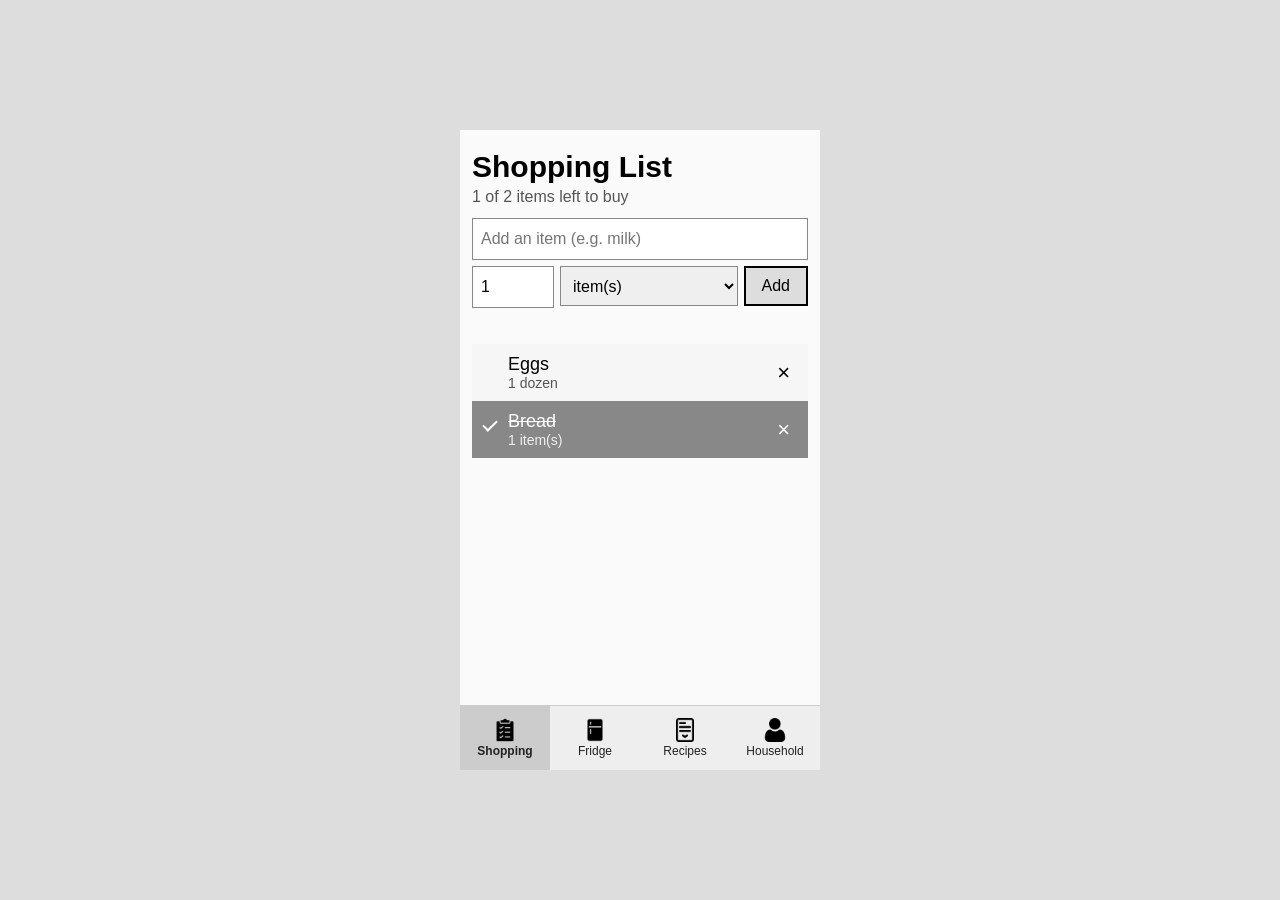
==== index.html @ f4a27496 "added shopping list tab and updated nav bar" ====
<!DOCTYPE html>
<html lang="en">
<head>
    <meta charset="UTF-8">
    <meta name="viewport" content="width=device-width, initial-scale=1">
    <title>Kitchen Kompanion</title>

    <link rel="stylesheet" href="css/main.css">
    <link rel="stylesheet" href="css/tab6.css">
</head>

<body>
    <div class="phone">
        <div class="screen">
            <div class="tab-page" id="tab6">
                <h1>Shopping List</h1>
                <p id="shop-count"></p>

                <form id="shop-form" autocomplete="off" novalidate>
                    <input type="text" id="shop-name" placeholder="Add an item (e.g. milk)" aria-label="Item name">
                    <div class="shop-row">
                        <input type="number" id="shop-qty" value="1" min="1" aria-label="Quantity">
                        <select id="shop-unit" aria-label="Unit">
                            <option>item(s)</option>
                            <option>gallon</option>
                            <option>lb</option>
                            <option>oz</option>
                            <option>pack</option>
                            <option>dozen</option>
                        </select>
                        <button type="submit">Add</button>
                    </div>
                    <p id="shop-error"></p>
                </form>

                <ul id="shop-list"></ul>
            </div>

            <div class="tab-page" id="fridge">
                <h1>Fridge</h1>
            </div>

            <div class="tab-page" id="recipes">
                <h1>Recipes</h1>
            </div>

            <div class="tab-page" id="household">
                <h1>Household</h1>
            </div>
        </div>

        <nav class="navbar">
            <button class="tablink" onclick="openTab(event, 'tab6')">
                <img class="nav-icon" src="images/checklist.png" alt="">
                <span>Shopping</span>
            </button>

            <button class="tablink" onclick="openTab(event, 'fridge')">
                <img class="nav-icon" src="images/fridge.png" alt="">
                <span>Fridge</span>
            </button>

            <button class="tablink" onclick="openTab(event, 'recipes')">
                <img class="nav-icon" src="images/scroll-bar.png" alt="">
                <span>Recipes</span>
            </button>

            <button class="tablink" onclick="openTab(event, 'household')">
                <img class="nav-icon" src="images/user.png" alt="">
                <span>Household</span>
            </button>
        </nav>
    </div>

<script src="js/main.js"></script>
<script src="js/tab6.js"></script>
</body>
</html>
---- css/main.css ----
:root {
    --phone-width: 360px;
    --phone-height: 640px;
}

body {
    margin: 0;
    display: flex;
    justify-content: center;
    align-items: center;
    min-height: 100vh;
    background-color: #ddd;
    font-family: Arial, sans-serif;
}

.phone {
    width: var(--phone-width);
    height: var(--phone-height);
    display: flex;
    flex-direction: column;
    background-color: #fafafa;
    overflow: hidden;
}

.screen {
    flex: 1;
    overflow-y: auto;
    position: relative;
}

.tab-page {
    display: none;
    padding: 12px;
}

.tab-page h1 {
    font-size: 30px;
    font-weight: bold;
    margin: 8px 0 4px;
}

.navbar {
    display: flex;
    height: 64px;
    background-color: #eee;
    border-top: 1px solid #ccc;
}

.tablink {
    flex: 1;
    display: flex;
    flex-direction: column;
    align-items: center;
    justify-content: center;
    background: none;
    border: none;
    color: #222;
    font-family: Arial, sans-serif;
    font-size: 12px;
    cursor: pointer;
}

.tablink:hover { background-color: #ddd; }
.tablink.active { background-color: #ccc; font-weight: bold; }

.nav-icon {
    width: 24px;
    height: 24px;
    object-fit: contain;
    margin-bottom: 2px;
}
---- css/tab6.css ----
#tab6 #shop-count {
    margin: 0 0 12px;
    color: #555;
}

#tab6 #shop-form {
    display: flex;
    flex-direction: column;
    gap: 6px;
    margin-bottom: 12px;
}

#tab6 #shop-form input,
#tab6 #shop-form select {
    height: 40px;
    padding: 0 8px;
    font-size: 16px;
    border: 1px solid #888;
}

#tab6 .shop-row {
    display: flex;
    gap: 6px;
}

#tab6 #shop-qty { width: 64px; }
#tab6 #shop-unit { flex: 1; }

#tab6 #shop-form button {
    height: 40px;
    padding: 0 16px;
    font-size: 16px;
    border: 2px solid #000;
    background: #ddd;
    cursor: pointer;
}

#tab6 #shop-error {
    margin: 0;
    min-height: 18px;
    font-size: 14px;
    color: #c00;
}

#tab6 #shop-list {
    list-style: none;
    margin: 0;
    padding: 0;
}

#tab6 #shop-list li {
    position: relative;
    padding: 10px 52px 10px 36px;
    font-size: 18px;
    background: #eee;
    cursor: pointer;
    user-select: none;
}

#tab6 #shop-list li:nth-child(odd) { background: #f6f6f6; }
#tab6 #shop-list li:hover { background: #ddd; }

#tab6 #shop-list .qty {
    display: block;
    font-size: 14px;
    color: #555;
}

#tab6 #shop-list li.checked {
    background: #888;
    color: #fff;
}

#tab6 #shop-list li.checked .name { text-decoration: line-through; }
#tab6 #shop-list li.checked .qty { color: #eee; }

#tab6 #shop-list li.checked::before {
    content: "";
    position: absolute;
    left: 14px;
    top: 16px;
    width: 6px;
    height: 12px;
    border: solid #fff;
    border-width: 0 2px 2px 0;
    transform: rotate(45deg);
}

#tab6 #shop-list .close {
    position: absolute;
    right: 0;
    top: 0;
    height: 100%;
    padding: 0 18px;
    display: flex;
    align-items: center;
    font-size: 22px;
}

#tab6 #shop-list .close:hover {
    background: #f44336;
    color: #fff;
}
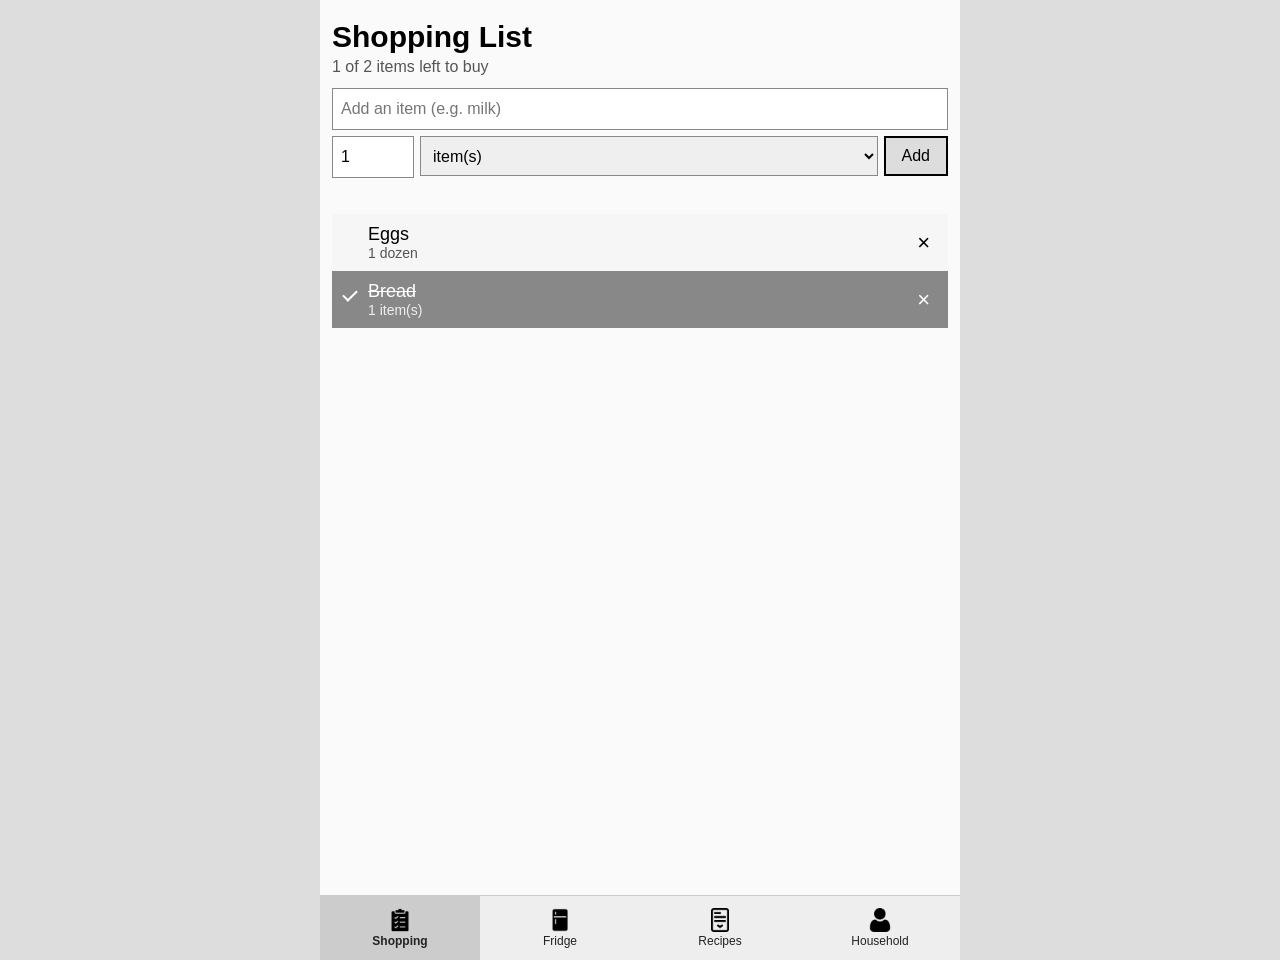
==== commit 63e3f8ec: "implemented rough prototype of the fridge tab" ====
--- a/index.html
+++ b/index.html
@@ -7,6 +7,7 @@
 
     <link rel="stylesheet" href="css/main.css">
     <link rel="stylesheet" href="css/tab6.css">
+    <link rel="stylesheet" href="css/fridge.css">
 </head>
 
 <body>
@@ -38,6 +39,12 @@
 
             <div class="tab-page" id="fridge">
                 <h1>Fridge</h1>
+
+                <input type="text" id="fridge-search" placeholder="Search for an item">
+                <button type="button" id="fridge-search-btn">Search</button>
+                <button type="button" id="fridge-clear-btn">Clear</button>
+                <p id="fridge-count"></p>
+                <ul id="fridge-list"></ul>
             </div>
 
             <div class="tab-page" id="recipes">
@@ -74,5 +81,6 @@
 
 <script src="js/main.js"></script>
 <script src="js/tab6.js"></script>
+<script src="js/fridge.js"></script>
 </body>
 </html>
--- a/css/main.css
+++ b/css/main.css
@@ -1,6 +1,6 @@
 :root {
-    --phone-width: 360px;
-    --phone-height: 640px;
+    --phone-width: 640px;
+    --phone-height: 960px;
 }
 
 body {
--- a/css/fridge.css
+++ b/css/fridge.css
@@ -0,0 +1,47 @@
+
+#fridge #fridge-search {
+    height: 40px;
+    padding: 0 8px;
+    font-size: 16px;
+    border: 1px solid #888;
+}
+
+#fridge #fridge-search-btn,
+#fridge #fridge-clear-btn {
+    height: 40px;
+    padding: 0 16px;
+    font-size: 16px;
+    border: 2px solid #000;
+    background: #ddd;
+    cursor: pointer;
+}
+
+#fridge #fridge-list {
+    list-style: none;
+    margin: 0;
+    padding: 0;
+}
+
+#fridge #fridge-list li {
+    position: relative;
+    padding: 10px 52px 10px 36px;
+    font-size: 18px;
+    background: #eee;
+    cursor: pointer;
+    user-select: none;
+}
+
+#fridge #fridge-list li:nth-child(odd) { background: #f6f6f6; }
+#fridge #fridge-list li:hover { background: #ddd; }
+
+#fridge #fridge-list .qty {
+    display: block;
+    font-size: 14px;
+    color: #555;
+}
+
+#fridge #fridge-list .minus-btn, #fridge #fridge-list .plus-btn {
+    background-color: lightgray;
+    border-radius: 5px;
+    cursor: pointer;
+}
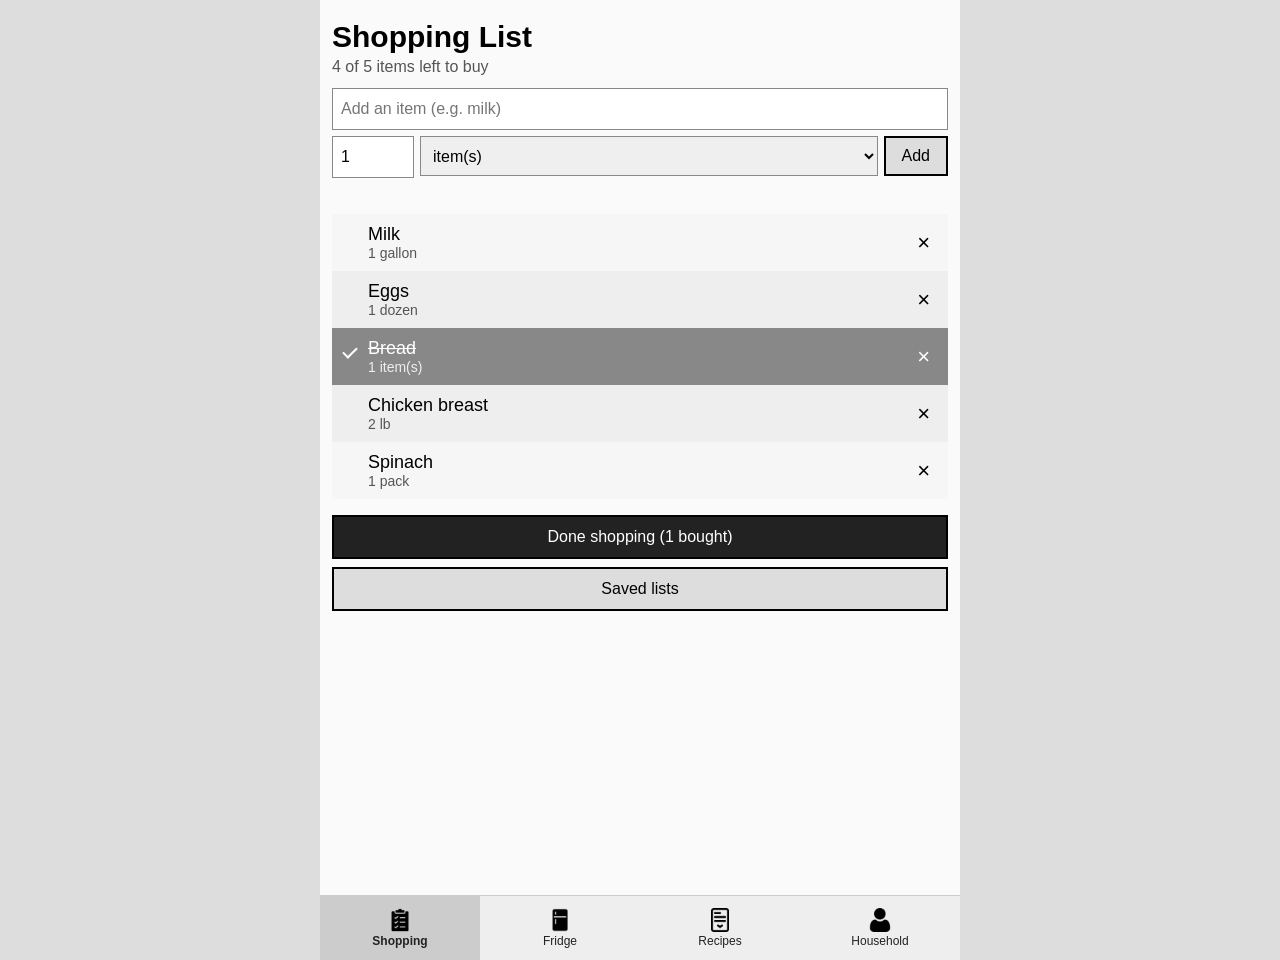
==== commit 3b2e7a11: "shopping list tab update - save list + put away" ====
--- a/index.html
+++ b/index.html
@@ -6,6 +6,7 @@
     <title>Kitchen Kompanion</title>
 
     <link rel="stylesheet" href="css/main.css">
+    <link rel="stylesheet" href="css/tab3.css">
     <link rel="stylesheet" href="css/tab6.css">
     <link rel="stylesheet" href="css/fridge.css">
 </head>
@@ -14,41 +15,120 @@
     <div class="phone">
         <div class="screen">
             <div class="tab-page" id="tab6">
-                <h1>Shopping List</h1>
-                <p id="shop-count"></p>
 
-                <form id="shop-form" autocomplete="off" novalidate>
-                    <input type="text" id="shop-name" placeholder="Add an item (e.g. milk)" aria-label="Item name">
-                    <div class="shop-row">
-                        <input type="number" id="shop-qty" value="1" min="1" aria-label="Quantity">
-                        <select id="shop-unit" aria-label="Unit">
-                            <option>item(s)</option>
-                            <option>gallon</option>
-                            <option>lb</option>
-                            <option>oz</option>
-                            <option>pack</option>
-                            <option>dozen</option>
-                        </select>
-                        <button type="submit">Add</button>
+                <div id="shop-main" class="shop-view">
+                    <h1>Shopping List</h1>
+                    <p id="shop-count"></p>
+                    <div id="shop-notice" role="status" hidden></div>
+
+                    <form id="shop-form" autocomplete="off" novalidate>
+                        <input type="text" id="shop-name" placeholder="Add an item (e.g. milk)" aria-label="Item name">
+                        <div class="shop-row">
+                            <input type="number" id="shop-qty" value="1" min="1" aria-label="Quantity">
+                            <select id="shop-unit" aria-label="Unit">
+                                <option>item(s)</option>
+                                <option>gallon</option>
+                                <option>lb</option>
+                                <option>oz</option>
+                                <option>pack</option>
+                                <option>dozen</option>
+                            </select>
+                            <button type="submit">Add</button>
+                        </div>
+                        <p id="shop-error"></p>
+                    </form>
+
+                    <ul id="shop-list"></ul>
+
+                    <div class="shop-actions">
+                        <button type="button" id="shop-done-btn" class="shop-primary">Done shopping</button>
+                        <button type="button" id="shop-saved-btn" class="shop-secondary">Saved lists</button>
                     </div>
-                    <p id="shop-error"></p>
-                </form>
+                </div>
 
-                <ul id="shop-list"></ul>
+                <div id="shop-done-view" class="shop-view" hidden>
+                    <button type="button" class="shop-back">&lsaquo; Back to list</button>
+                    <h1>Put Groceries Away</h1>
+                    <p class="shop-help">These items will move to your Fridge. Check the expiration date and who each one belongs to.</p>
+
+                    <ul id="putaway-list"></ul>
+                    <p id="putaway-leftover"></p>
+                    <p id="putaway-error" class="shop-msg error"></p>
+
+                    <button type="button" id="putaway-confirm" class="shop-primary">Move to Fridge</button>
+                </div>
+
+                <div id="shop-saved-view" class="shop-view" hidden>
+                    <button type="button" class="shop-back">&lsaquo; Back to list</button>
+                    <h1>Saved Lists</h1>
+
+                    <form id="save-form" autocomplete="off" novalidate>
+                        <label for="save-name" id="save-label">Save your current list as:</label>
+                        <div class="shop-row">
+                            <input type="text" id="save-name" placeholder="e.g. Weekly groceries">
+                            <button type="submit">Save</button>
+                        </div>
+                        <p id="save-msg" class="shop-msg"></p>
+                    </form>
+
+                    <h2 class="saved-heading">Start from a saved list</h2>
+                    <ul id="saved-lists"></ul>
+                </div>
             </div>
 
             <div class="tab-page" id="fridge">
                 <h1>Fridge</h1>
 
-                <input type="text" id="fridge-search" placeholder="Search for an item">
-                <button type="button" id="fridge-search-btn">Search</button>
-                <button type="button" id="fridge-clear-btn">Clear</button>
+                <div id="fridge-search">
+                    <input type="search" id="fridge-query" placeholder="Search for an item" aria-label="Search for an item">
+                </div>
                 <p id="fridge-count"></p>
                 <ul id="fridge-list"></ul>
             </div>
 
             <div class="tab-page" id="recipes">
                 <h1>Recipes</h1>
+
+                <div id="recipe-search">
+                    <input
+                        type="search"
+                        id="recipe-query"
+                        placeholder="Search recipes..."
+                        aria-label="Search recipes by name"
+                    >
+                </div>
+
+            
+                <div id="recipe-filters">
+                    <label for="recipe-filter">Show:</label>
+                    <select id="recipe-filter">
+                        <option value="all">All recipes</option>
+                        <option value="favorites">Favorites</option>
+                        <option value="expiring">Use soon</option>
+                    </select>
+                </div>
+
+
+                <div id="recipe-results">
+                    <p id="recipe-empty" hidden>
+                        No recipes found. Try another search or filter.
+                    </p>
+
+                    <section class="recipe-section" id="expiring-section">
+                        <h2>Use Soon</h2>
+                        <div id="expiring-recipes" class="recipe-list"></div>
+                    </section>
+
+                    <section class="recipe-section" id="favorites-section">
+                        <h2>Favorites</h2>
+                        <div id="favorite-recipes" class="recipe-list"></div>
+                    </section>
+
+                    <section class="recipe-section" id="all-section">
+                        <h2>All Recipes</h2>
+                        <div id="all-recipes" class="recipe-list"></div>
+                    </section>
+                </div>
             </div>
 
             <div class="tab-page" id="household">
@@ -80,6 +160,7 @@
     </div>
 
 <script src="js/main.js"></script>
+<script src="js/tab3.js"></script>
 <script src="js/tab6.js"></script>
 <script src="js/fridge.js"></script>
 </body>
--- a/css/tab3.css
+++ b/css/tab3.css
@@ -0,0 +1,132 @@
+
+#recipes #recipe-search {
+    margin: 8px 0;
+}
+
+#recipes #recipe-query {
+    box-sizing: border-box;
+    width: 100%;
+    height: 40px;
+    padding: 0 10px;
+    font-size: 16px;
+    border: 1px solid #888;
+    background: #fff;
+}
+
+
+#recipes #recipe-filters {
+    display: flex;
+    align-items: center;
+    gap: 8px;
+    margin-bottom: 16px;
+    font-size: 14px;
+}
+
+#recipes #recipe-filter {
+    flex: 1;
+    height: 36px;
+    padding: 0 8px;
+    font-size: 14px;
+    border: 1px solid #888;
+    background: #fff;
+}
+
+/*recipe sections*/
+#recipes .recipe-section {
+    margin-bottom: 18px;
+}
+
+#recipes .recipe-section h2 {
+    margin: 12px 0 8px;
+    padding-bottom: 5px;
+    font-size: 20px;
+    border-bottom: 2px solid #ccc;
+}
+
+#recipes .recipe-list {
+    display: flex;
+    flex-direction: column;
+    gap: 8px;
+}
+
+/*individual recipe cards*/
+#recipes .recipe-card {
+    padding: 10px;
+    background: #eee;
+    border: 1px solid #ddd;
+    border-radius: 4px;
+}
+
+#recipes .recipe-card:nth-child(even) {
+    background: #f6f6f6;
+}
+
+#recipes .recipe-heading {
+    display: flex;
+    align-items: flex-start;
+    justify-content: space-between;
+    gap: 8px;
+}
+
+#recipes .recipe-heading h3 {
+    margin: 0 0 5px;
+    font-size: 17px;
+}
+
+#recipes .recipe-time {
+    margin: 0 0 8px;
+    color: #555;
+    font-size: 13px;
+}
+
+/*favorite button*/
+#recipes .favorite-button {
+    flex-shrink: 0;
+    padding: 3px 7px;
+    border: 1px solid #888;
+    border-radius: 4px;
+    background: #fff;
+    font-size: 16px;
+    cursor: pointer;
+}
+
+#recipes .favorite-button.is-favorite {
+    background: #fff0c2;
+    border-color: #b28a25;
+}
+
+/*ingredients and fridge availability*/
+#recipes .recipe-ingredients {
+    margin: 0;
+    padding-left: 18px;
+    font-size: 14px;
+    line-height: 1.5;
+}
+
+#recipes .recipe-ingredients li {
+    margin: 2px 0;
+}
+
+#recipes .ingredient-expiring {
+    color: #a33;
+    font-weight: bold;
+}
+
+#recipes .ingredient-expiring .days-left {
+    white-space: nowrap;
+}
+
+#recipes .recipe-availability {
+    margin: 8px 0 0;
+    padding-top: 6px;
+    border-top: 1px solid #ccc;
+    color: #444;
+    font-size: 13px;
+}
+
+/*empty search results*/
+#recipes #recipe-empty {
+    margin: 16px 0;
+    color: #555;
+    font-size: 14px;
+}
--- a/css/tab6.css
+++ b/css/tab6.css
@@ -101,3 +101,207 @@
     background: #f44336;
     color: #fff;
 }
+
+#tab6 .shop-view[hidden] { display: none; }
+
+#tab6 #shop-notice {
+    display: flex;
+    align-items: center;
+    gap: 10px;
+    margin: 0 0 12px;
+    padding: 10px 12px;
+    font-size: 16px;
+    background: #e6f2e6;
+    border-left: 4px solid #2e7d32;
+}
+
+#tab6 #shop-notice[hidden] { display: none; }
+#tab6 #shop-notice span { flex: 1; }
+
+#tab6 .notice-action {
+    height: 36px;
+    padding: 0 12px;
+    font-size: 15px;
+    border: 2px solid #2e7d32;
+    background: #fff;
+    color: #1b5e20;
+    cursor: pointer;
+}
+
+#tab6 .shop-empty {
+    padding: 16px 12px;
+    font-size: 16px;
+    color: #555;
+    background: #f6f6f6;
+    cursor: default;
+}
+
+#tab6 .shop-actions {
+    display: flex;
+    flex-direction: column;
+    gap: 8px;
+    margin-top: 16px;
+}
+
+#tab6 .shop-primary,
+#tab6 .shop-secondary {
+    height: 44px;
+    padding: 0 16px;
+    font-size: 16px;
+    border: 2px solid #000;
+    cursor: pointer;
+}
+
+#tab6 .shop-primary { background: #222; color: #fff; }
+#tab6 .shop-primary:hover { background: #444; }
+#tab6 .shop-secondary { background: #ddd; color: #000; }
+#tab6 .shop-secondary:hover { background: #ccc; }
+
+#tab6 .shop-back {
+    margin: 4px 0 0;
+    padding: 6px 0;
+    font-size: 16px;
+    background: none;
+    border: none;
+    color: #1a4fa0;
+    cursor: pointer;
+}
+
+#tab6 .shop-help {
+    margin: 0 0 12px;
+    font-size: 16px;
+    color: #444;
+}
+
+#tab6 .shop-msg {
+    min-height: 18px;
+    margin: 6px 0;
+    font-size: 15px;
+}
+
+#tab6 .shop-msg.error { color: #c00; }
+#tab6 .shop-msg.success { color: #1b5e20; }
+
+#tab6 #putaway-list {
+    list-style: none;
+    margin: 0;
+    padding: 0;
+}
+
+#tab6 .putaway-item {
+    padding: 10px 12px;
+    background: #f6f6f6;
+    border-bottom: 1px solid #ddd;
+}
+
+#tab6 .putaway-item.has-error {
+    background: #fdeaea;
+    border-left: 4px solid #c00;
+}
+
+#tab6 .putaway-title .name { font-size: 18px; font-weight: bold; }
+#tab6 .putaway-title .qty { margin-left: 8px; font-size: 14px; color: #555; }
+
+#tab6 .putaway-fields {
+    display: flex;
+    gap: 10px;
+    margin-top: 6px;
+}
+
+#tab6 .putaway-field {
+    flex: 1;
+    display: flex;
+    flex-direction: column;
+    gap: 2px;
+    font-size: 14px;
+    color: #444;
+}
+
+#tab6 .putaway-field input,
+#tab6 .putaway-field select {
+    height: 40px;
+    padding: 0 8px;
+    font-size: 16px;
+    border: 1px solid #888;
+    background: #fff;
+}
+
+#tab6 #putaway-leftover {
+    margin: 12px 0 4px;
+    font-size: 15px;
+    color: #444;
+}
+
+#tab6 #putaway-confirm { width: 100%; }
+
+#tab6 #save-form {
+    display: flex;
+    flex-direction: column;
+    gap: 6px;
+    padding: 12px;
+    background: #f6f6f6;
+}
+
+#tab6 #save-form label { font-size: 16px; }
+
+#tab6 #save-form input {
+    flex: 1;
+    height: 40px;
+    padding: 0 8px;
+    font-size: 16px;
+    border: 1px solid #888;
+}
+
+#tab6 #save-form button {
+    height: 40px;
+    padding: 0 16px;
+    font-size: 16px;
+    border: 2px solid #000;
+    background: #ddd;
+    cursor: pointer;
+}
+
+#tab6 .saved-heading {
+    margin: 16px 0 8px;
+    font-size: 20px;
+}
+
+#tab6 #saved-lists {
+    list-style: none;
+    margin: 0;
+    padding: 0;
+}
+
+#tab6 .saved-card {
+    margin-bottom: 10px;
+    padding: 12px;
+    background: #fff;
+    border: 1px solid #ccc;
+}
+
+#tab6 .saved-card h3 { margin: 0 0 4px; font-size: 18px; }
+
+#tab6 .saved-preview {
+    margin: 0 0 10px;
+    font-size: 15px;
+    color: #555;
+}
+
+#tab6 .saved-actions {
+    display: flex;
+    gap: 8px;
+}
+
+#tab6 .saved-actions .shop-primary { flex: 1; }
+
+#tab6 .saved-delete {
+    height: 44px;
+    padding: 0 14px;
+    font-size: 15px;
+    border: 2px solid #c00;
+    background: #fff;
+    color: #c00;
+    cursor: pointer;
+}
+
+#tab6 .saved-delete.confirm { background: #c00; color: #fff; }
--- a/css/fridge.css
+++ b/css/fridge.css
@@ -1,19 +1,16 @@
 
 #fridge #fridge-search {
+    margin: 8px 0;
+}
+
+#fridge #fridge-query {
+    box-sizing: border-box;
+    width: 100%;
     height: 40px;
-    padding: 0 8px;
+    padding: 0 10px;
     font-size: 16px;
     border: 1px solid #888;
-}
-
-#fridge #fridge-search-btn,
-#fridge #fridge-clear-btn {
-    height: 40px;
-    padding: 0 16px;
-    font-size: 16px;
-    border: 2px solid #000;
-    background: #ddd;
-    cursor: pointer;
+    background: #fff;
 }
 
 #fridge #fridge-list {
@@ -22,9 +19,16 @@
     padding: 0;
 }
 
+#fridge #fridge-list .name {
+    flex: 1;
+}
+
 #fridge #fridge-list li {
+    display: flex;
+    align-items: center;
+    gap: 10px;
+    padding: 12px;
     position: relative;
-    padding: 10px 52px 10px 36px;
     font-size: 18px;
     background: #eee;
     cursor: pointer;
@@ -40,7 +44,7 @@
     color: #555;
 }
 
-#fridge #fridge-list .minus-btn, #fridge #fridge-list .plus-btn {
+#fridge #fridge-list .minus-btn, #fridge #fridge-list .plus-btn, #fridge #fridge-list .delete-btn {
     background-color: lightgray;
     border-radius: 5px;
     cursor: pointer;
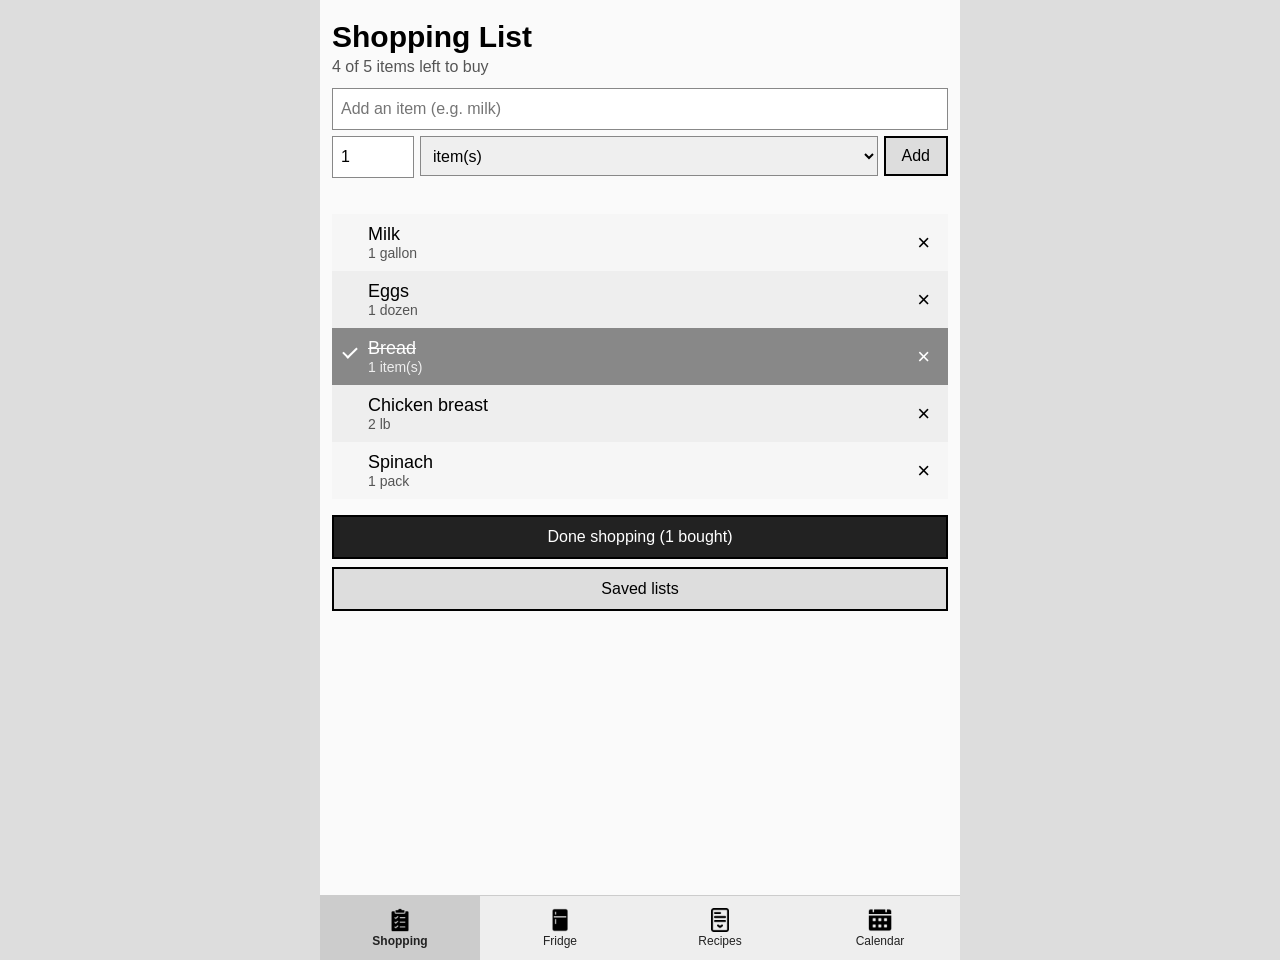
==== commit 23e4fbd6: "m" ====
--- a/index.html
+++ b/index.html
@@ -87,7 +87,11 @@
             </div>
 
             <div class="tab-page" id="recipes">
-                <h1>Recipes</h1>
+
+                <div id="recipe-header">
+                    <h1>Recipes</h1>
+                    <button type="button" id="open-recipe-form">ADD</button>
+                </div>
 
                 <div id="recipe-search">
                     <input
@@ -111,7 +115,7 @@
 
                 <div id="recipe-results">
                     <p id="recipe-empty" hidden>
-                        No recipes found. Try another search or filter.
+                        No recipes found, try another search.
                     </p>
 
                     <section class="recipe-section" id="expiring-section">
@@ -129,10 +133,78 @@
                         <div id="all-recipes" class="recipe-list"></div>
                     </section>
                 </div>
-            </div>
-
-            <div class="tab-page" id="household">
-                <h1>Household</h1>
+
+                <div id="recipe-modal" class="recipe-modal" hidden>
+
+                    <div class="recipe-modal-content">
+
+                        <h2>Add a Recipe</h2>
+
+                        <form id="add-recipe-form" autocomplete="off" novalidate>
+
+                            <label for="new-recipe-name">Recipe Name</label>
+                            <input
+                                type="text"
+                                id="new-recipe-name"
+                                placeholder="example: Pasta"
+                            >
+
+                            <label for="new-recipe-ingredients">
+                                Ingredients
+                            </label>
+                            <textarea
+                                id="new-recipe-ingredients"
+                                placeholder="Enter ingredients separated by commas"
+                                rows="4"
+                            ></textarea>
+
+                            <label for="new-recipe-time">
+                                Cooking Time (minutes)
+                            </label>
+                            <input
+                                type="number"
+                                id="new-recipe-time"
+                                placeholder="example: 30"
+                                min="1"
+                            >
+
+                            <p id="recipe-form-error"></p>
+
+                            <div id="recipe-form-buttons">
+                                <button type="submit">ADD</button>
+                                <button type="button" id="close-recipe-form">
+                                    Cancel
+                                </button>
+                            </div>
+
+                        </form>
+
+                    </div>
+                </div>
+            </div>
+
+            <div class="tab-page calendar-page" id="calendar">
+                <div class="calendar-header">
+                    <h1>Calendar</h1>
+                    <p id="calendar-month" class="calendar-month"></p>
+                </div>
+
+                <div class="calendar-weekdays">
+                    <span>Sun</span>
+                    <span>Mon</span>
+                    <span>Tue</span>
+                    <span>Wed</span>
+                    <span>Thu</span>
+                    <span>Fri</span>
+                    <span>Sat</span>
+                </div>
+
+                <div id="calendar-grid" class="calendar-grid"></div>
+
+                <div class="calendar-list-wrap">
+                    <h2>Expiring soon</h2>
+                    <ul id="calendar-list" class="calendar-list"></ul>
+                </div>
             </div>
         </div>
 
@@ -152,9 +224,9 @@
                 <span>Recipes</span>
             </button>
 
-            <button class="tablink" onclick="openTab(event, 'household')">
-                <img class="nav-icon" src="images/user.png" alt="">
-                <span>Household</span>
+            <button class="tablink" onclick="openTab(event, 'calendar')">
+                <img class="nav-icon" src="images/calendar.png" alt="">
+                <span>Calendar</span>
             </button>
         </nav>
     </div>
@@ -163,5 +235,6 @@
 <script src="js/tab3.js"></script>
 <script src="js/tab6.js"></script>
 <script src="js/fridge.js"></script>
+<script src="js/calendar.js"></script>
 </body>
 </html>
--- a/css/main.css
+++ b/css/main.css
@@ -69,3 +69,147 @@
     object-fit: contain;
     margin-bottom: 2px;
 }
+
+.calendar-page {
+    padding: 12px 10px 16px;
+}
+
+.calendar-header {
+    margin-bottom: 10px;
+}
+
+.calendar-header h1 {
+    margin: 8px 0 2px;
+}
+
+.calendar-month {
+    margin: 0;
+    color: #555;
+    font-size: 14px;
+    font-weight: bold;
+}
+
+.calendar-weekdays,
+.calendar-grid {
+    display: grid;
+    grid-template-columns: repeat(7, minmax(0, 1fr));
+    gap: 4px;
+}
+
+.calendar-weekdays {
+    font-size: 11px;
+    color: #666;
+    text-align: center;
+    margin-bottom: 6px;
+    padding: 0 2px;
+}
+
+.calendar-day {
+    min-height: 62px;
+    border: 1px solid #d0d0d0;
+    border-radius: 4px;
+    background-color: #f6f6f6;
+    padding: 4px 3px;
+    display: flex;
+    flex-direction: column;
+    gap: 3px;
+    box-sizing: border-box;
+}
+
+.calendar-day.empty {
+    background-color: #ededed;
+    border-style: dashed;
+}
+
+.calendar-day.today {
+    border-color: #888;
+    background-color: #fff;
+    box-shadow: inset 0 0 0 1px #888;
+}
+
+.calendar-date {
+    font-size: 11px;
+    font-weight: bold;
+    color: #333;
+}
+
+.calendar-item {
+    display: block;
+    font-size: 8px;
+    line-height: 1.1;
+    color: #333;
+    background: #f0f0f0;
+    border: 1px solid #bdbdbd;
+    border-radius: 3px;
+    padding: 2px 3px;
+    white-space: nowrap;
+    overflow: hidden;
+    text-overflow: ellipsis;
+    cursor: pointer;
+    font-family: Arial, sans-serif;
+}
+
+.calendar-item.warn {
+    color: #333;
+    background: #efefef;
+    border-color: #bdbdbd;
+}
+
+.throw-away-btn {
+    border: 1px solid #999;
+    background: #f5f5f5;
+    color: #333;
+    font-size: 10px;
+    padding: 4px 6px;
+    border-radius: 3px;
+    cursor: pointer;
+    font-family: Arial, sans-serif;
+}
+.calendar-list-wrap {
+    margin-top: 14px;
+    background: #f6f6f6;
+    border: 1px solid #ddd;
+    border-radius: 4px;
+    padding: 10px 12px;
+}
+
+.calendar-list-wrap h2 {
+    margin: 0 0 8px;
+    font-size: 18px;
+    border-bottom: 2px solid #ccc;
+    padding-bottom: 4px;
+}
+
+.calendar-list {
+    list-style: none;
+    padding: 0;
+    margin: 0;
+    display: flex;
+    flex-direction: column;
+    gap: 8px;
+}
+
+.calendar-list li {
+    background: #eee;
+    border: 1px solid #ddd;
+    border-radius: 4px;
+    padding: 7px 8px;
+    display: flex;
+    justify-content: space-between;
+    gap: 10px;
+    font-size: 12px;
+}
+
+.calendar-list li:nth-child(even) {
+    background: #f6f6f6;
+}
+
+.calendar-list .date-pill {
+    background-color: #f4f4f4;
+    color: #333;
+    border: 1px solid #bdbdbd;
+    border-radius: 999px;
+    padding: 2px 6px;
+    font-weight: bold;
+    font-size: 10px;
+}
--- a/css/tab3.css
+++ b/css/tab3.css
@@ -130,3 +130,125 @@
     color: #555;
     font-size: 14px;
 }
+
+/* recipes heading and the "Add" button*/
+#recipes #recipe-header {
+    display: flex;
+    align-items: center;
+    justify-content: space-between;
+    margin-bottom: 4px;
+}
+
+#recipes #recipe-header h1 {
+    margin: 8px 0 4px;
+}
+
+#recipes #open-recipe-form {
+    padding: 7px 16px;
+    font-size: 14px;
+    font-weight: bold;
+    border: 2px solid #000;
+    background: #ddd;
+    cursor: pointer;
+}
+
+#recipes #open-recipe-form:hover {
+    background: #ccc;
+}
+
+/* background of form*/
+#recipe-modal {
+    position: absolute;
+    top: 0;
+    left: 0;
+    width: 100%;
+    height: 100%;
+    background: rgba(0, 0, 0, 0.55);
+    display: flex;
+    align-items: center;
+    justify-content: center;
+    z-index: 10;
+    padding: 12px;
+    box-sizing: border-box;
+}
+
+/* hide form when hidden*/
+#recipe-modal[hidden] {
+    display: none;
+}
+
+/* form content*/
+#recipe-modal .recipe-modal-content {
+    width: 100%;
+    max-width: 310px;
+    padding: 18px;
+    box-sizing: border-box;
+    background: #fafafa;
+    border-radius: 6px;
+    border: 1px solid #888;
+}
+
+#recipe-modal h2 {
+    margin: 0 0 16px;
+    font-size: 22px;
+}
+
+/* layout of the form */
+#recipe-modal form {
+    display: flex;
+    flex-direction: column;
+    gap: 8px;
+}
+
+#recipe-modal label {
+    font-size: 14px;
+    font-weight: bold;
+}
+
+#recipe-modal input,
+#recipe-modal textarea {
+    box-sizing: border-box;
+    width: 100%;
+    padding: 8px;
+    font-family: Arial, sans-serif;
+    font-size: 15px;
+    border: 1px solid #888;
+}
+
+#recipe-modal input {
+    height: 40px;
+}
+
+#recipe-modal textarea {
+    resize: vertical;
+}
+
+/* error handling*/
+#recipe-modal #recipe-form-error {
+    margin: 0;
+    min-height: 18px;
+    font-size: 13px;
+    color: #c00;
+}
+
+/* the submit and cancel buttons*/
+#recipe-form-buttons {
+    display: flex;
+    gap: 8px;
+    margin-top: 6px;
+}
+
+#recipe-form-buttons button {
+    flex: 1;
+    height: 40px;
+    font-size: 14px;
+    font-weight: bold;
+    border: 2px solid #000;
+    background: #ddd;
+    cursor: pointer;
+}
+
+#recipe-form-buttons button:hover {
+    background: #ccc;
+}
+
